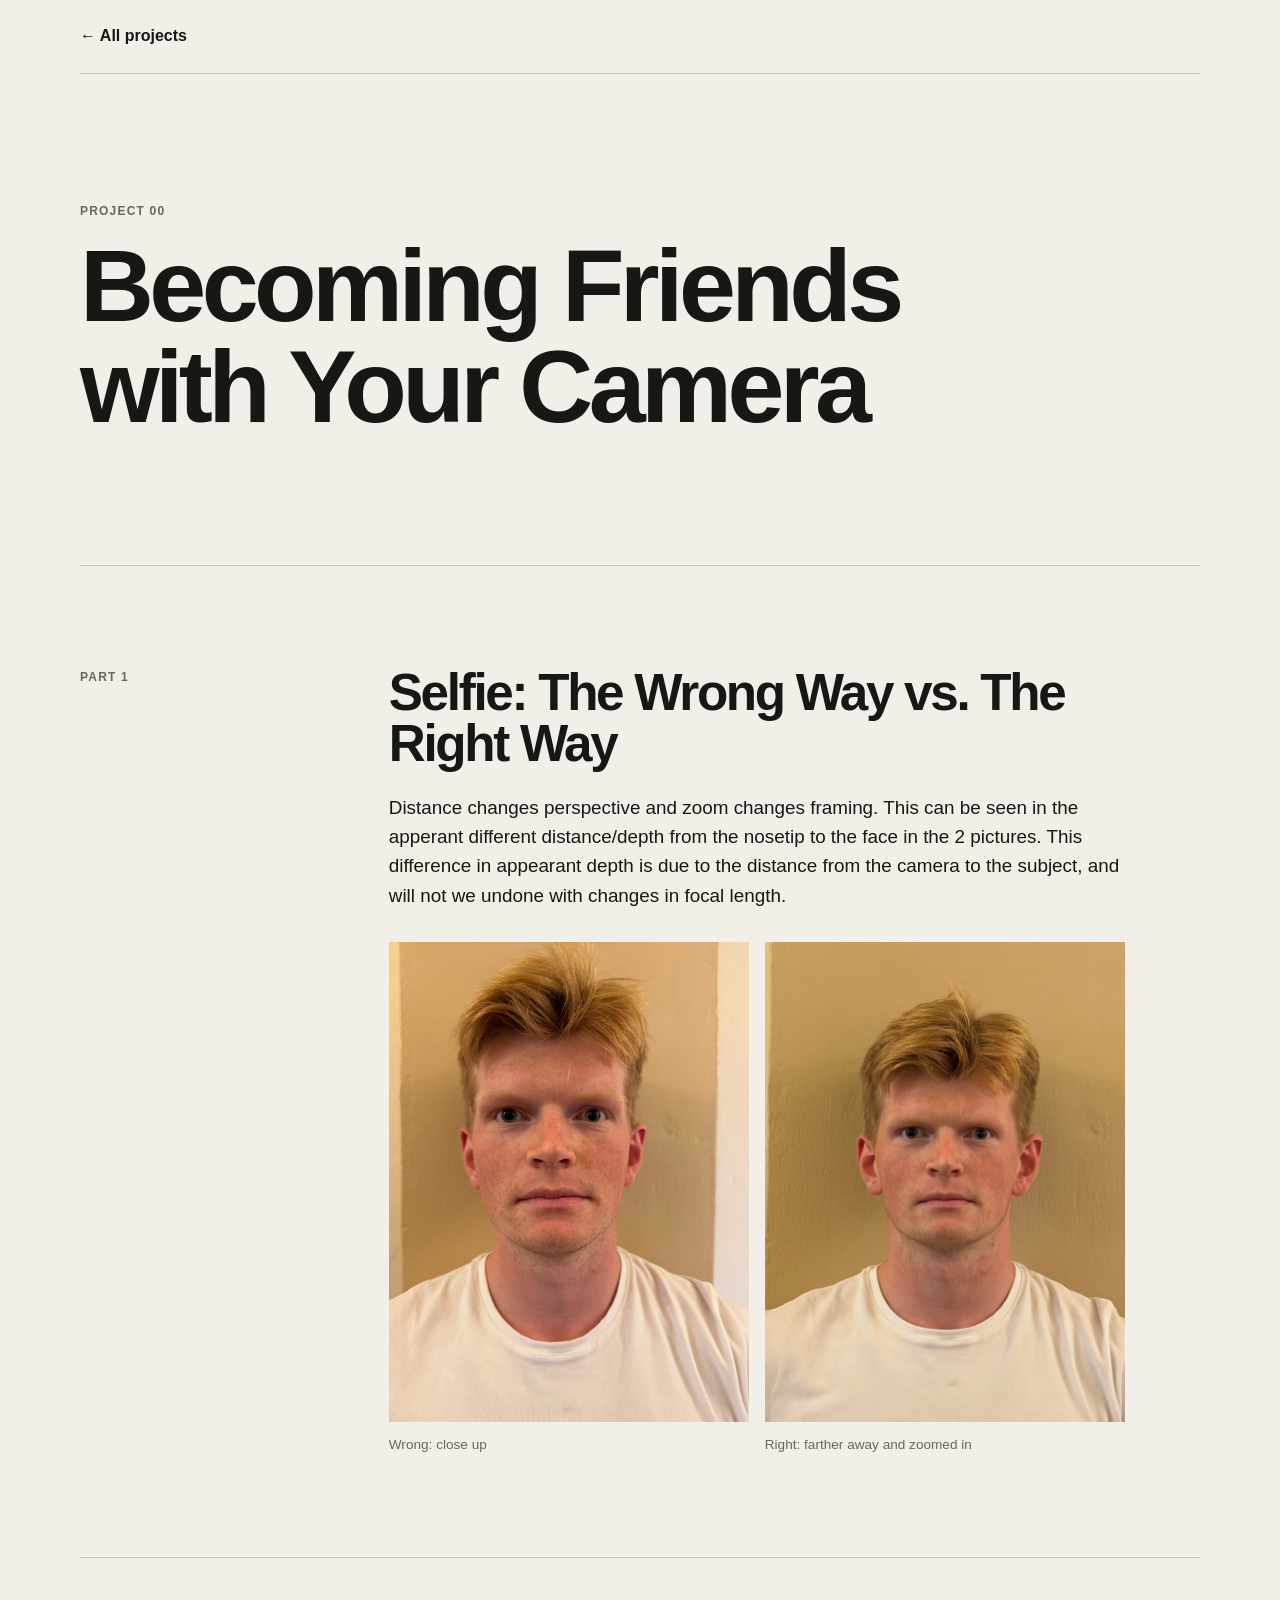
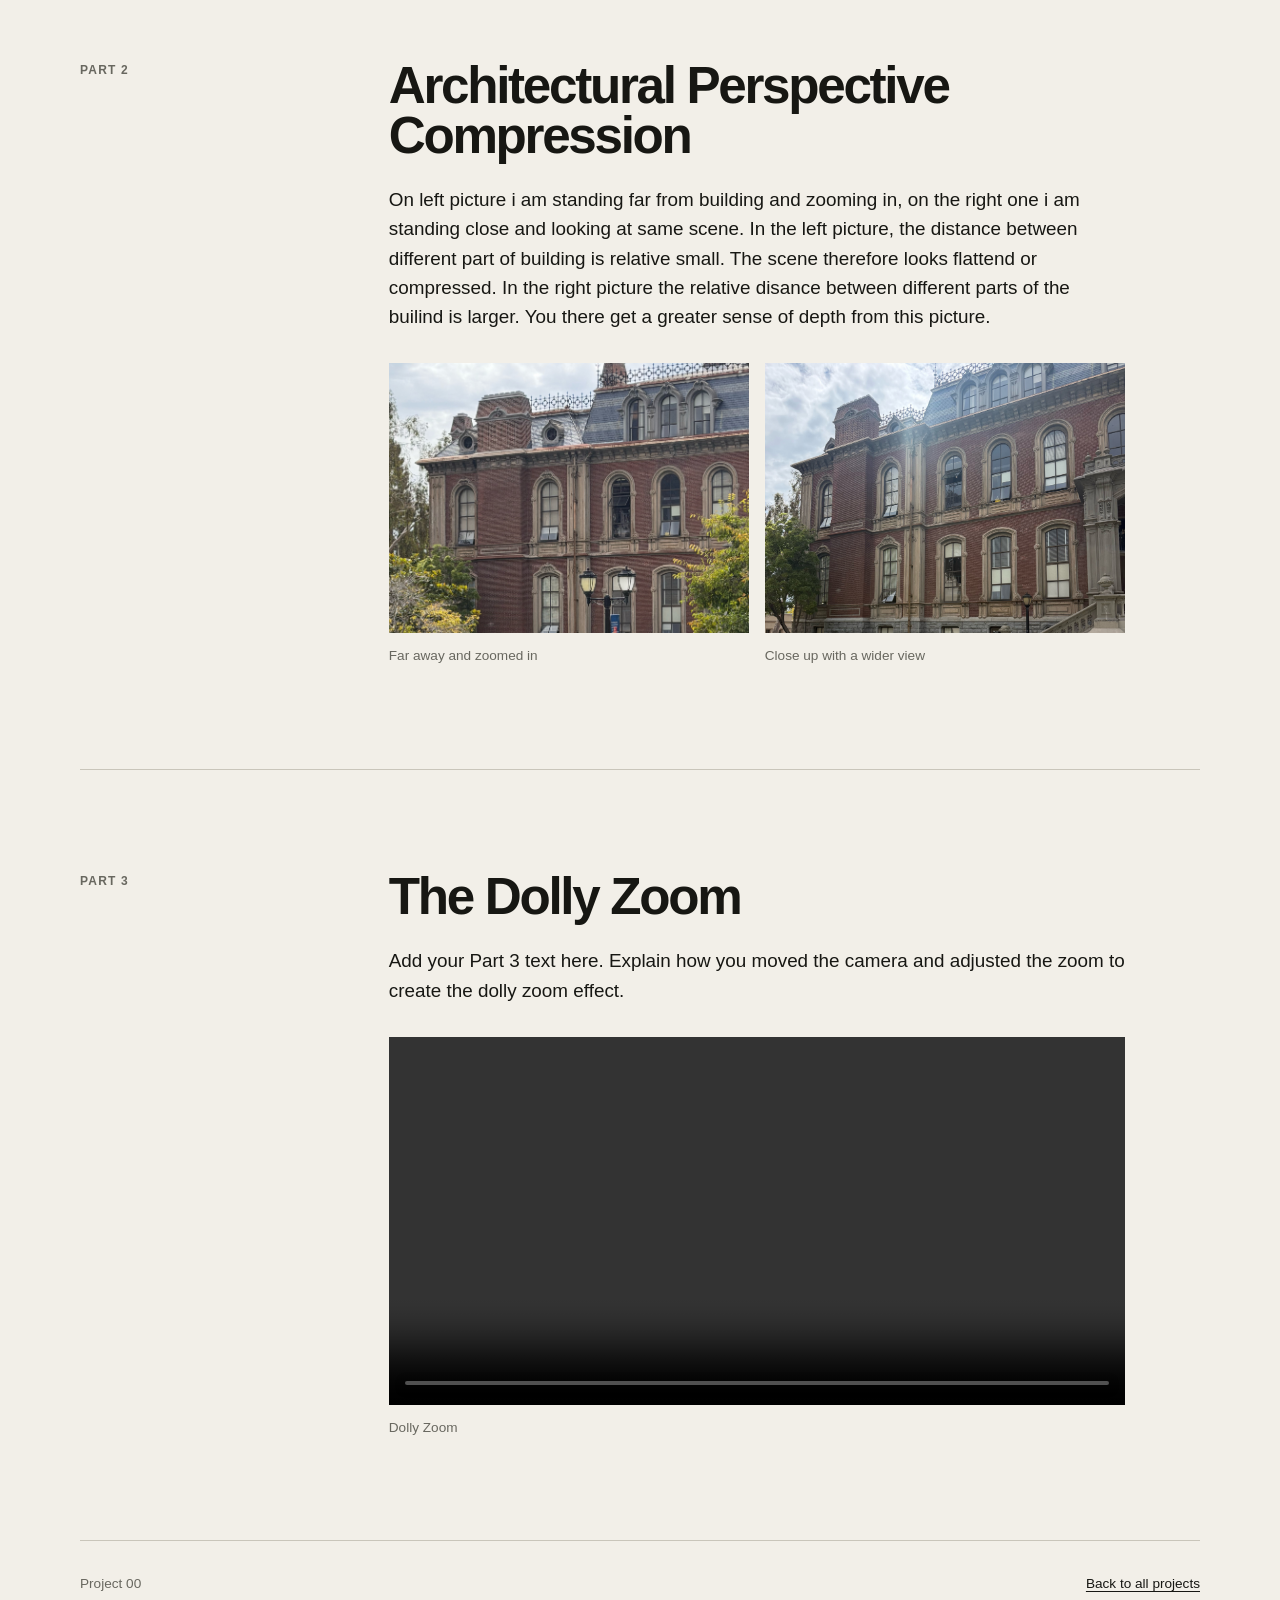
==== 0/index.html @ 3fa0432e "Project 0" ====
<!doctype html>
<html lang="en">
  <head>
    <meta charset="utf-8">
    <meta name="viewport" content="width=device-width, initial-scale=1">
    <meta name="description" content="Project 0: Becoming Friends with Your Camera.">
    <title>Project 0 — Gardlae</title>
    <link rel="stylesheet" href="../style.css">
  </head>
  <body>
    <header class="site-header">
      <a class="wordmark" href="../">← All projects</a>
    </header>

    <main>
      <section class="project-hero">
        <p class="eyebrow">Project 00</p>
        <h1>Becoming Friends with Your Camera</h1>
      </section>

      <!-- PART 1: Replace the paragraph below and add your photos here. -->
      <section class="project-content" id="part-1">
        <p class="eyebrow">Part 1</p>
        <div class="prose">
          <h2>Selfie: The Wrong Way vs. The Right Way</h2>
          <p>
            Distance changes perspective and zoom changes framing. This can be seen in the apperant different distance/depth from the nosetip to the face in the 2 pictures.
            This difference in appearant depth is due to the distance from the camera to the subject, and will not we undone with changes in focal length.
          </p>
          <div class="comparison-grid portrait-grid">
            <figure class="comparison-image">
              <img
                src="./media/IMG_4014.jpg"
                alt="A close-up selfie showing stronger facial perspective distortion"
                loading="lazy"
                decoding="async"
              >
              <figcaption>Wrong: close up</figcaption>
            </figure>
            <figure class="comparison-image">
              <img
                src="./media/IMG_4013.jpg"
                alt="A selfie taken from farther away and zoomed in, showing less perspective distortion"
                loading="lazy"
                decoding="async"
              >
              <figcaption>Right: farther away and zoomed in</figcaption>
            </figure>
          </div>
        </div>
      </section>

      <!-- PART 2: Replace the paragraph below and add your photos here. -->
      <section class="project-content" id="part-2">
        <p class="eyebrow">Part 2</p>
        <div class="prose">
          <h2>Architectural Perspective Compression</h2>
          <p>
            On left picture i am standing far from building and zooming in, on the right one i am standing close and looking at same scene. 
            In the left picture, the distance between different part of building is relative small. The scene therefore looks flattend or compressed.
            In the right picture the relative disance between different parts of the builind is larger. You there get a greater sense of depth from this picture.
          </p>
          <div class="comparison-grid">
            <figure class="comparison-image">
              <img
                src="./media/IMG_4010.jpg"
                alt="The building photographed from farther away with a zoomed-in lens"
                loading="lazy"
                decoding="async"
              >
              <figcaption>Far away and zoomed in</figcaption>
            </figure>
            <figure class="comparison-image">
              <img
                src="./media/IMG_4011.jpg"
                alt="The same building photographed from close up with a wider view"
                loading="lazy"
                decoding="async"
              >
              <figcaption>Close up with a wider view</figcaption>
            </figure>
          </div>
        </div>
      </section>

      <!-- PART 3: Replace the paragraph and video caption below. -->
      <section class="project-content" id="part-3">
        <p class="eyebrow">Part 3</p>
        <div class="prose">
          <h2>The Dolly Zoom</h2>
          <p>
            Add your Part 3 text here. Explain how you moved the camera and
            adjusted the zoom to create the dolly zoom effect.
          </p>
          <figure class="project-media">
            <video autoplay loop muted playsinline controls>
              <source src="./media/ezgif-4d9c5f12d8ba2c76.mp4" type="video/mp4">
              Your browser does not support embedded videos.
            </video>
            <figcaption>Dolly Zoom</figcaption>
          </figure>
        </div>
      </section>
    </main>

    <footer>
      <p>Project 00</p>
      <a href="../">Back to all projects</a>
    </footer>
  </body>
</html>
---- style.css ----
:root {
  --paper: #f2efe8;
  --ink: #171713;
  --muted: #68675f;
  --accent: #e84b2c;
  --line: #c9c5ba;
  --gap: clamp(1.25rem, 3vw, 2.5rem);
}

* {
  box-sizing: border-box;
}

body {
  margin: 0;
  background: var(--paper);
  color: var(--ink);
  font-family: Arial, Helvetica, sans-serif;
  line-height: 1.55;
}

a {
  color: inherit;
  text-underline-offset: 0.2em;
}

img,
video {
  display: block;
  width: 100%;
  height: auto;
}

figure {
  margin: 0;
}

.site-header,
main,
footer {
  width: min(calc(100% - 2 * var(--gap)), 1120px);
  margin-inline: auto;
}

.site-header,
footer,
.section-heading,
.project-card {
  display: flex;
  justify-content: space-between;
}

.site-header {
  align-items: baseline;
  padding-block: 1.5rem;
  border-bottom: 1px solid var(--line);
}

.site-header p,
footer p {
  margin: 0;
}

.site-header p,
footer p,
.lede,
.section-heading span,
.project-card p:last-child,
figcaption {
  color: var(--muted);
}

.wordmark,
.project-card {
  text-decoration: none;
}

.wordmark {
  font-weight: 700;
}

.intro,
.project-content {
  display: grid;
  grid-template-columns: minmax(10rem, 1fr) 3fr;
  gap: var(--gap);
}

.intro {
  padding-block: clamp(5rem, 13vw, 10rem);
  border-bottom: 1px solid var(--line);
}

.eyebrow,
.project-number,
.project-meta dt {
  margin: 0;
  color: var(--muted);
  font-size: 0.75rem;
  font-weight: 700;
  letter-spacing: 0.1em;
  text-transform: uppercase;
}

h1,
h2,
h3 {
  margin: 0;
  font-weight: 600;
  letter-spacing: -0.045em;
  line-height: 0.98;
}

h1 {
  max-width: 13ch;
  font-size: clamp(3.2rem, 8vw, 7.5rem);
}

h2 {
  font-size: clamp(2rem, 4vw, 3.5rem);
}

h3 {
  margin-top: 1.25rem;
  font-size: clamp(1.8rem, 4vw, 3.75rem);
}

.lede {
  grid-column: 2;
  max-width: 42rem;
  margin: 1.5rem 0 0;
  font-size: clamp(1.05rem, 2vw, 1.35rem);
}

.projects {
  padding-block: clamp(4rem, 8vw, 7rem);
}

.section-heading {
  align-items: end;
  margin-bottom: 2rem;
}

.section-heading span {
  font-size: 0.8rem;
}

.project-card {
  gap: 2rem;
  padding: clamp(1.5rem, 4vw, 3rem);
  border: 1px solid var(--line);
}

.project-card p:last-child {
  max-width: 34rem;
  margin: 1rem 0 0;
}

.project-card:hover,
.project-card:focus-visible {
  background: var(--ink);
  color: var(--paper);
}

.project-card:hover p,
.project-card:focus-visible p {
  color: var(--line);
}

.arrow {
  color: var(--accent);
  font-size: 2rem;
}

.project-hero {
  padding-block: clamp(4rem, 10vw, 8rem);
  border-bottom: 1px solid var(--line);
}

.project-hero h1 {
  max-width: 15ch;
  margin-top: 1rem;
}

.project-meta {
  display: grid;
  grid-template-columns: repeat(3, 1fr);
  gap: var(--gap);
  margin-top: 3rem;
}

.project-meta dd {
  margin: 0.35rem 0 0;
}

.project-content {
  padding-block: clamp(4rem, 8vw, 7rem);
}

.project-content + .project-content {
  border-top: 1px solid var(--line);
}

.prose {
  max-width: 46rem;
}

.prose > :first-child {
  margin-top: 0;
}

.prose h2 {
  margin-bottom: 1.5rem;
}

.prose p {
  font-size: clamp(1rem, 1.5vw, 1.18rem);
}

.media-placeholder {
  display: grid;
  min-height: clamp(18rem, 50vw, 38rem);
  margin-top: 2rem;
  place-items: center;
  border: 1px dashed var(--line);
  color: var(--muted);
}

.project-media,
.comparison-grid {
  margin-top: 2rem;
}

.project-media video {
  background: var(--ink);
}

figcaption {
  margin-top: 0.75rem;
  font-size: 0.85rem;
}

.comparison-grid {
  display: grid;
  grid-template-columns: repeat(2, minmax(0, 1fr));
  gap: 1rem;
}

.comparison-image img {
  aspect-ratio: 4 / 3;
  object-fit: cover;
}

.portrait-grid img {
  aspect-ratio: 3 / 4;
}

footer {
  gap: 1rem;
  padding-block: 2rem;
  border-top: 1px solid var(--line);
  font-size: 0.85rem;
}

@media (max-width: 640px) {
  .intro,
  .project-content,
  .project-meta,
  .comparison-grid {
    grid-template-columns: 1fr;
  }

  .lede {
    grid-column: 1;
  }

  .site-header p {
    display: none;
  }

  footer {
    flex-direction: column;
  }
}
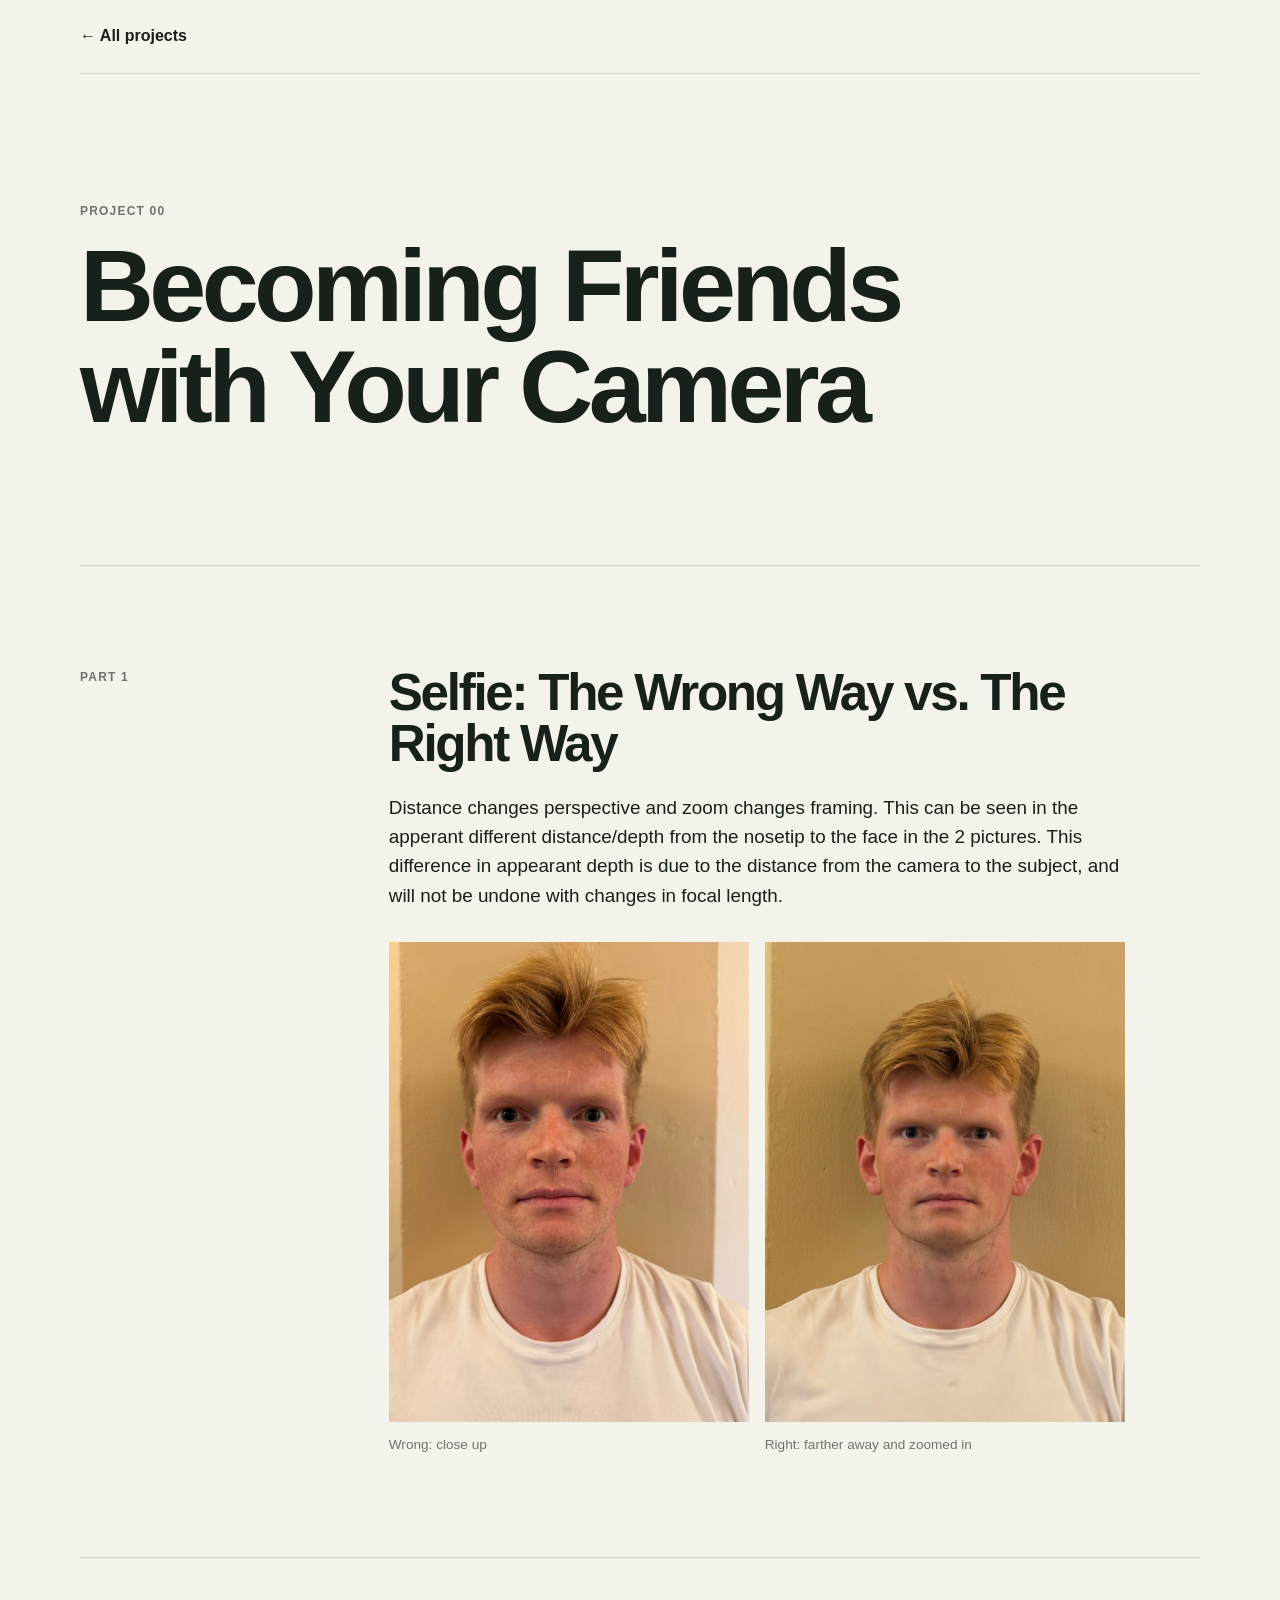
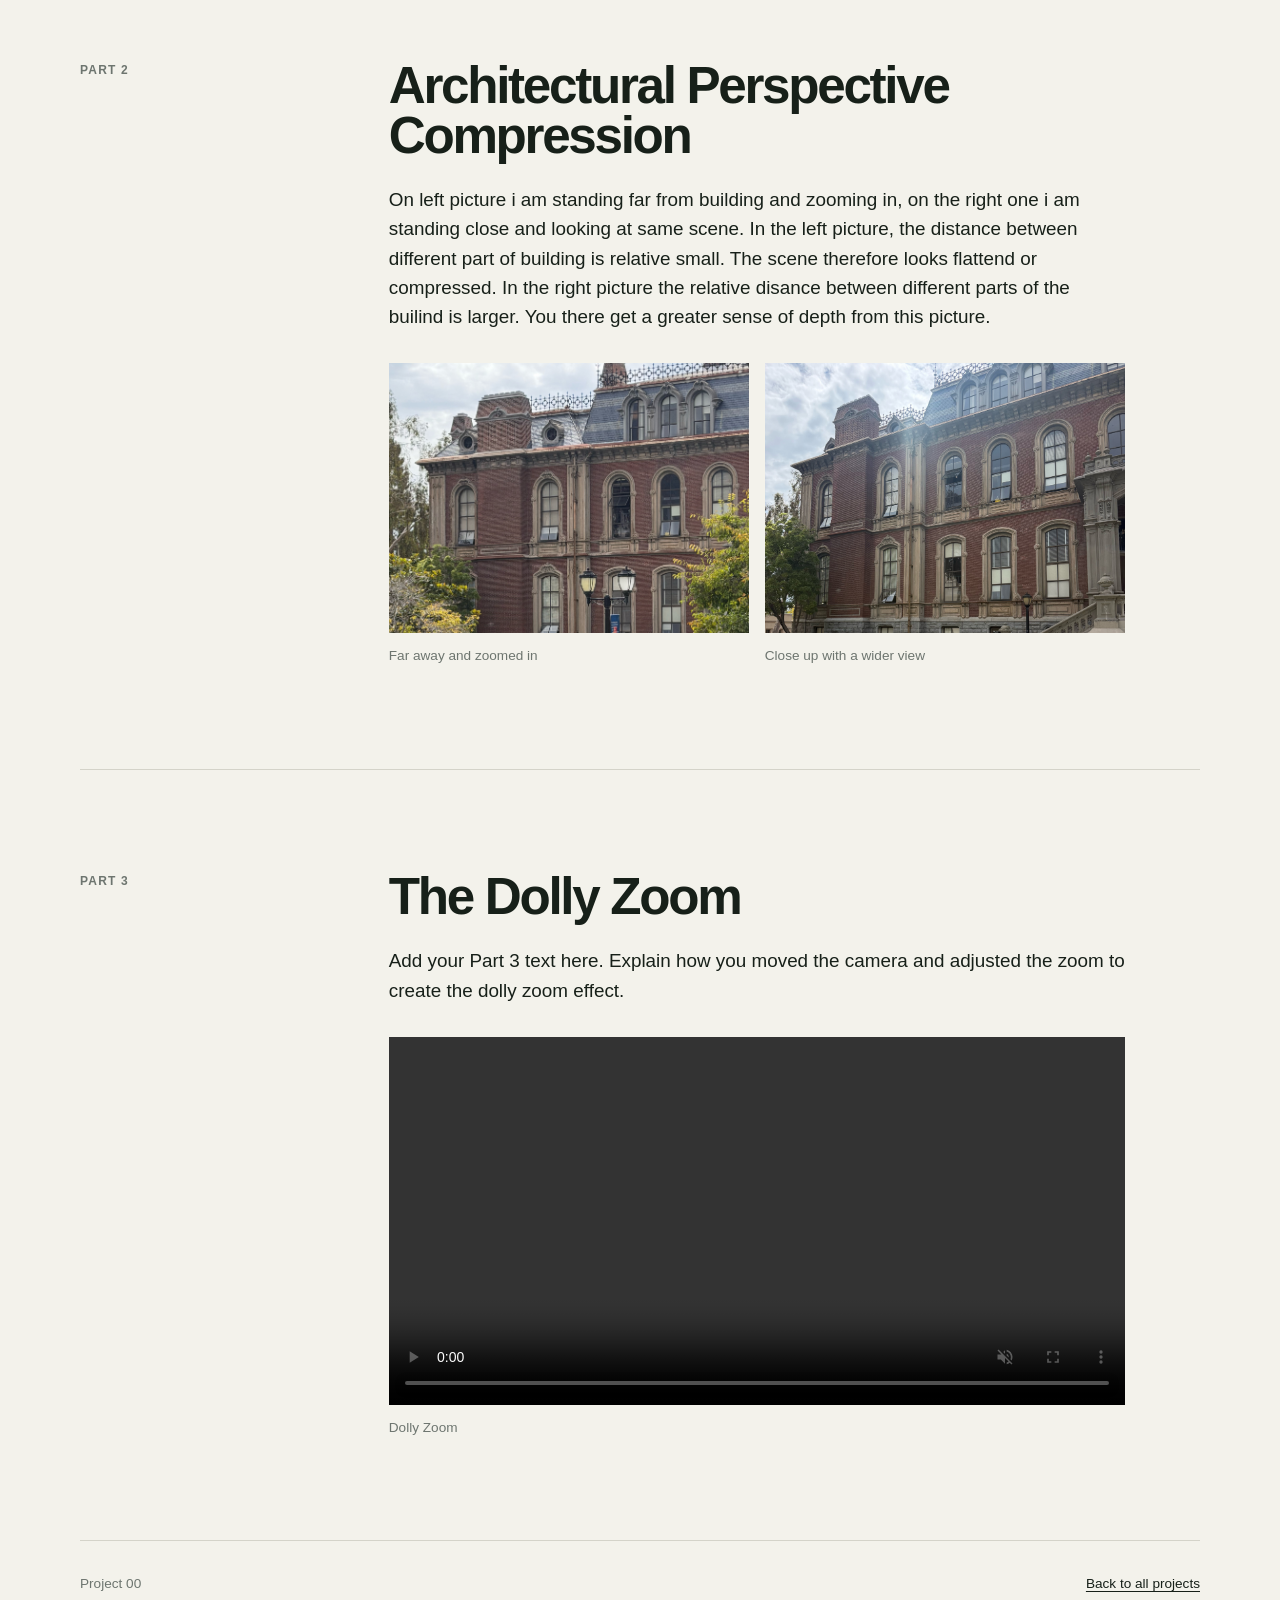
==== commit a8e960fa: "Simplify portfolio landing page" ====
--- a/0/index.html
+++ b/0/index.html
@@ -25,7 +25,7 @@
           <h2>Selfie: The Wrong Way vs. The Right Way</h2>
           <p>
             Distance changes perspective and zoom changes framing. This can be seen in the apperant different distance/depth from the nosetip to the face in the 2 pictures.
-            This difference in appearant depth is due to the distance from the camera to the subject, and will not we undone with changes in focal length.
+            This difference in appearant depth is due to the distance from the camera to the subject, and will not be undone with changes in focal length.
           </p>
           <div class="comparison-grid portrait-grid">
             <figure class="comparison-image">
--- a/style.css
+++ b/style.css
@@ -1,9 +1,9 @@
 :root {
-  --paper: #f2efe8;
-  --ink: #171713;
-  --muted: #68675f;
-  --accent: #e84b2c;
-  --line: #c9c5ba;
+  --paper: #f3f2eb;
+  --ink: #172019;
+  --muted: #6d756f;
+  --accent: #376c57;
+  --line: #d4d3c9;
   --gap: clamp(1.25rem, 3vw, 2.5rem);
 }
 
@@ -36,6 +36,7 @@
 }
 
 .site-header,
+.portfolio-header,
 main,
 footer {
   width: min(calc(100% - 2 * var(--gap)), 1120px);
@@ -44,7 +45,7 @@
 
 .site-header,
 footer,
-.section-heading,
+.portfolio-header,
 .project-card {
   display: flex;
   justify-content: space-between;
@@ -63,9 +64,7 @@
 
 .site-header p,
 footer p,
-.lede,
-.section-heading span,
-.project-card p:last-child,
+.portfolio-header p,
 figcaption {
   color: var(--muted);
 }
@@ -79,16 +78,10 @@
   font-weight: 700;
 }
 
-.intro,
 .project-content {
   display: grid;
   grid-template-columns: minmax(10rem, 1fr) 3fr;
   gap: var(--gap);
-}
-
-.intro {
-  padding-block: clamp(5rem, 13vw, 10rem);
-  border-bottom: 1px solid var(--line);
 }
 
 .eyebrow,
@@ -103,8 +96,7 @@
 }
 
 h1,
-h2,
-h3 {
+h2 {
   margin: 0;
   font-weight: 600;
   letter-spacing: -0.045em;
@@ -120,56 +112,86 @@
   font-size: clamp(2rem, 4vw, 3.5rem);
 }
 
-h3 {
-  margin-top: 1.25rem;
-  font-size: clamp(1.8rem, 4vw, 3.75rem);
-}
-
-.lede {
-  grid-column: 2;
-  max-width: 42rem;
-  margin: 1.5rem 0 0;
-  font-size: clamp(1.05rem, 2vw, 1.35rem);
+.portfolio-header {
+  align-items: baseline;
+  padding-top: clamp(2rem, 6vw, 5rem);
+}
+
+.portfolio-header p {
+  margin: 0;
+  font-size: 0.8rem;
+}
+
+.portfolio-header p:first-child {
+  color: var(--accent);
+  font-weight: 700;
+  letter-spacing: 0.16em;
+  text-transform: uppercase;
+}
+
+.portfolio-title {
+  max-width: none;
+  padding-block: clamp(3rem, 8vw, 7rem);
+  font-family: Georgia, "Times New Roman", serif;
+  font-size: clamp(4rem, 12vw, 9rem);
+  font-weight: 400;
+  letter-spacing: -0.07em;
 }
 
 .projects {
-  padding-block: clamp(4rem, 8vw, 7rem);
-}
-
-.section-heading {
-  align-items: end;
-  margin-bottom: 2rem;
-}
-
-.section-heading span {
-  font-size: 0.8rem;
+  padding-bottom: clamp(4rem, 10vw, 8rem);
 }
 
 .project-card {
-  gap: 2rem;
-  padding: clamp(1.5rem, 4vw, 3rem);
+  align-items: center;
+  gap: clamp(1rem, 3vw, 2.5rem);
+  padding: clamp(1.25rem, 3vw, 2rem);
   border: 1px solid var(--line);
-}
-
-.project-card p:last-child {
-  max-width: 34rem;
-  margin: 1rem 0 0;
+  border-radius: 1.5rem;
+  background: #fffef9;
 }
 
 .project-card:hover,
 .project-card:focus-visible {
-  background: var(--ink);
-  color: var(--paper);
-}
-
-.project-card:hover p,
-.project-card:focus-visible p {
-  color: var(--line);
+  border-color: var(--accent);
+}
+
+.project-badge {
+  display: grid;
+  width: clamp(3.5rem, 7vw, 5rem);
+  flex: 0 0 auto;
+  aspect-ratio: 1;
+  place-items: center;
+  border-radius: 50%;
+  background: var(--accent);
+  color: white;
+  font: 1.5rem Georgia, "Times New Roman", serif;
+}
+
+.project-copy {
+  flex: 1;
+}
+
+.project-card h2 {
+  margin-top: 0.3rem;
+  font-family: Georgia, "Times New Roman", serif;
+  font-size: clamp(1.5rem, 4vw, 3rem);
+  font-weight: 400;
+  letter-spacing: -0.035em;
 }
 
 .arrow {
   color: var(--accent);
-  font-size: 2rem;
+  font-size: clamp(1.75rem, 4vw, 2.5rem);
+}
+
+.visually-hidden {
+  position: absolute;
+  width: 1px;
+  height: 1px;
+  overflow: hidden;
+  clip: rect(0 0 0 0);
+  white-space: nowrap;
 }
 
 .project-hero {
@@ -263,19 +285,24 @@
 }
 
 @media (max-width: 640px) {
-  .intro,
   .project-content,
   .project-meta,
   .comparison-grid {
     grid-template-columns: 1fr;
   }
 
-  .lede {
-    grid-column: 1;
-  }
-
-  .site-header p {
+  .portfolio-header {
+    align-items: flex-start;
+    gap: 1rem;
+  }
+
+  .site-header p,
+  .portfolio-header p:last-child {
     display: none;
+  }
+
+  .project-card {
+    border-radius: 1rem;
   }
 
   footer {
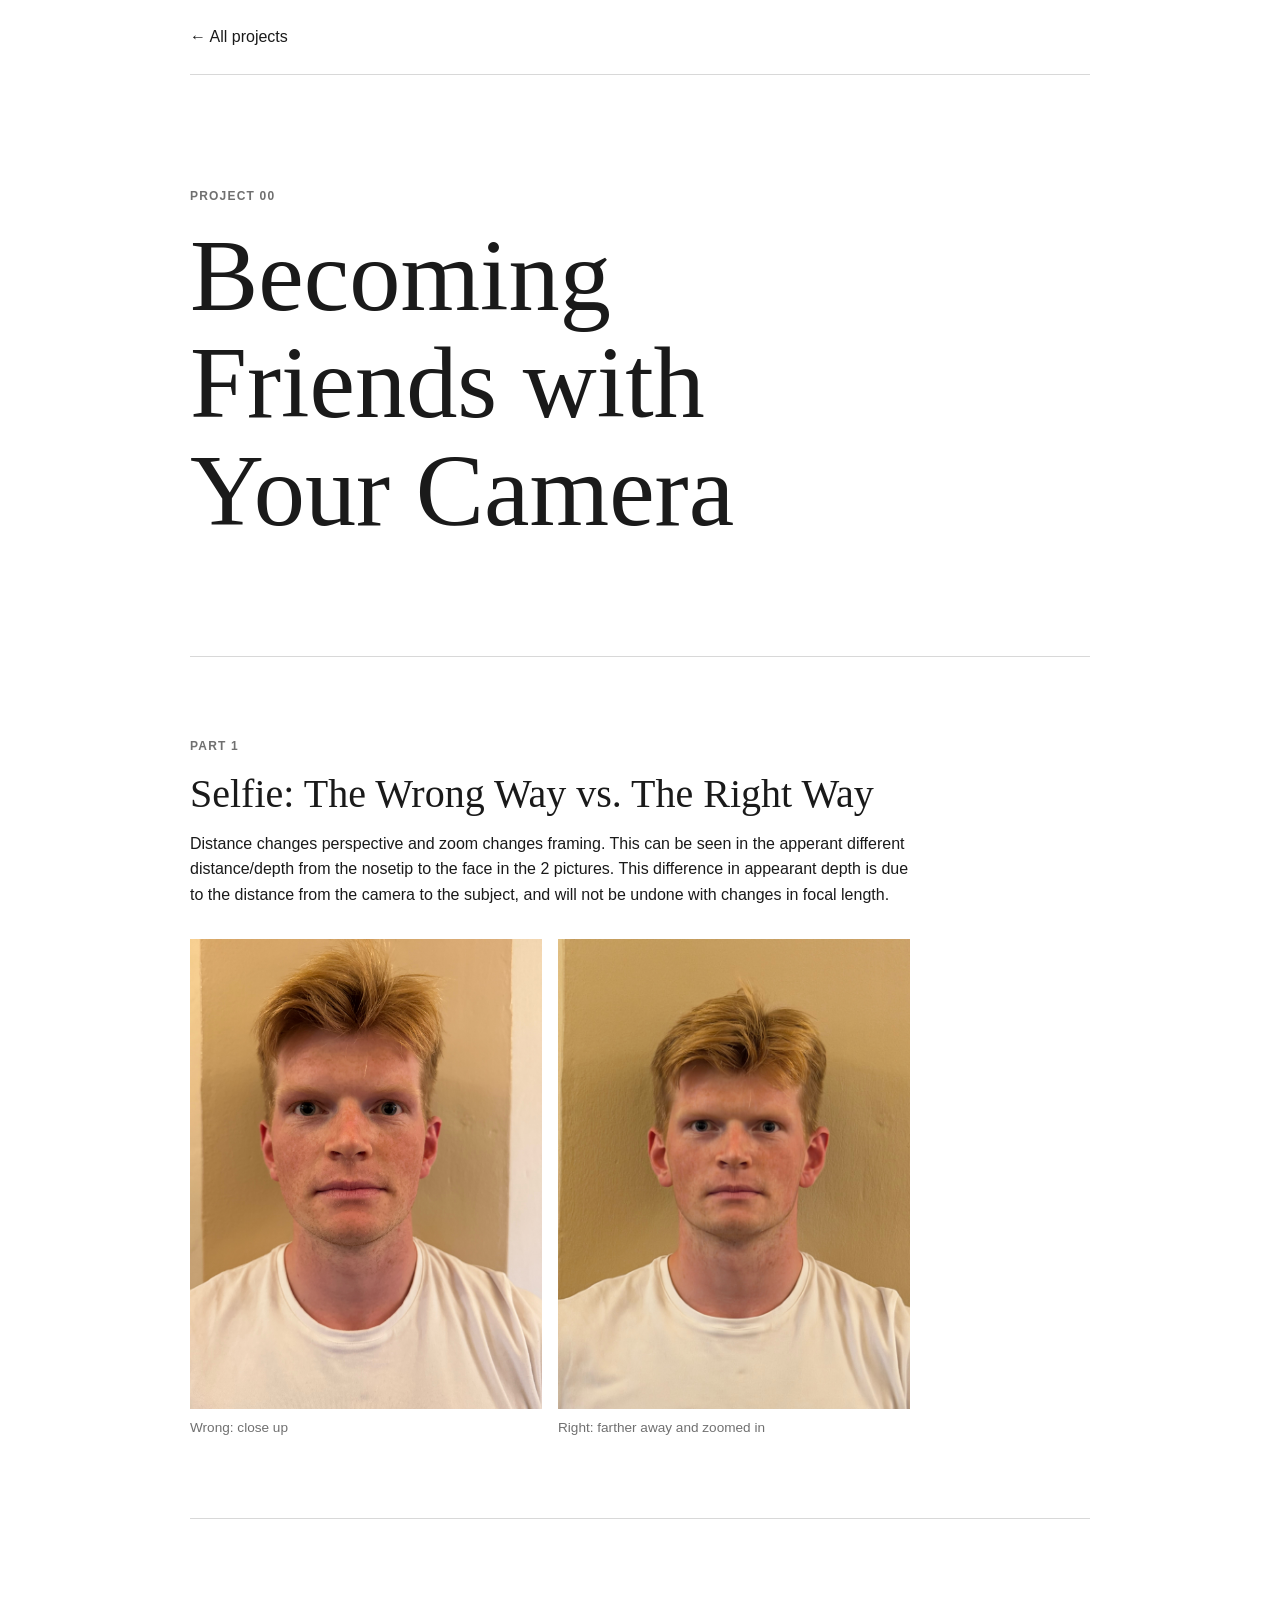
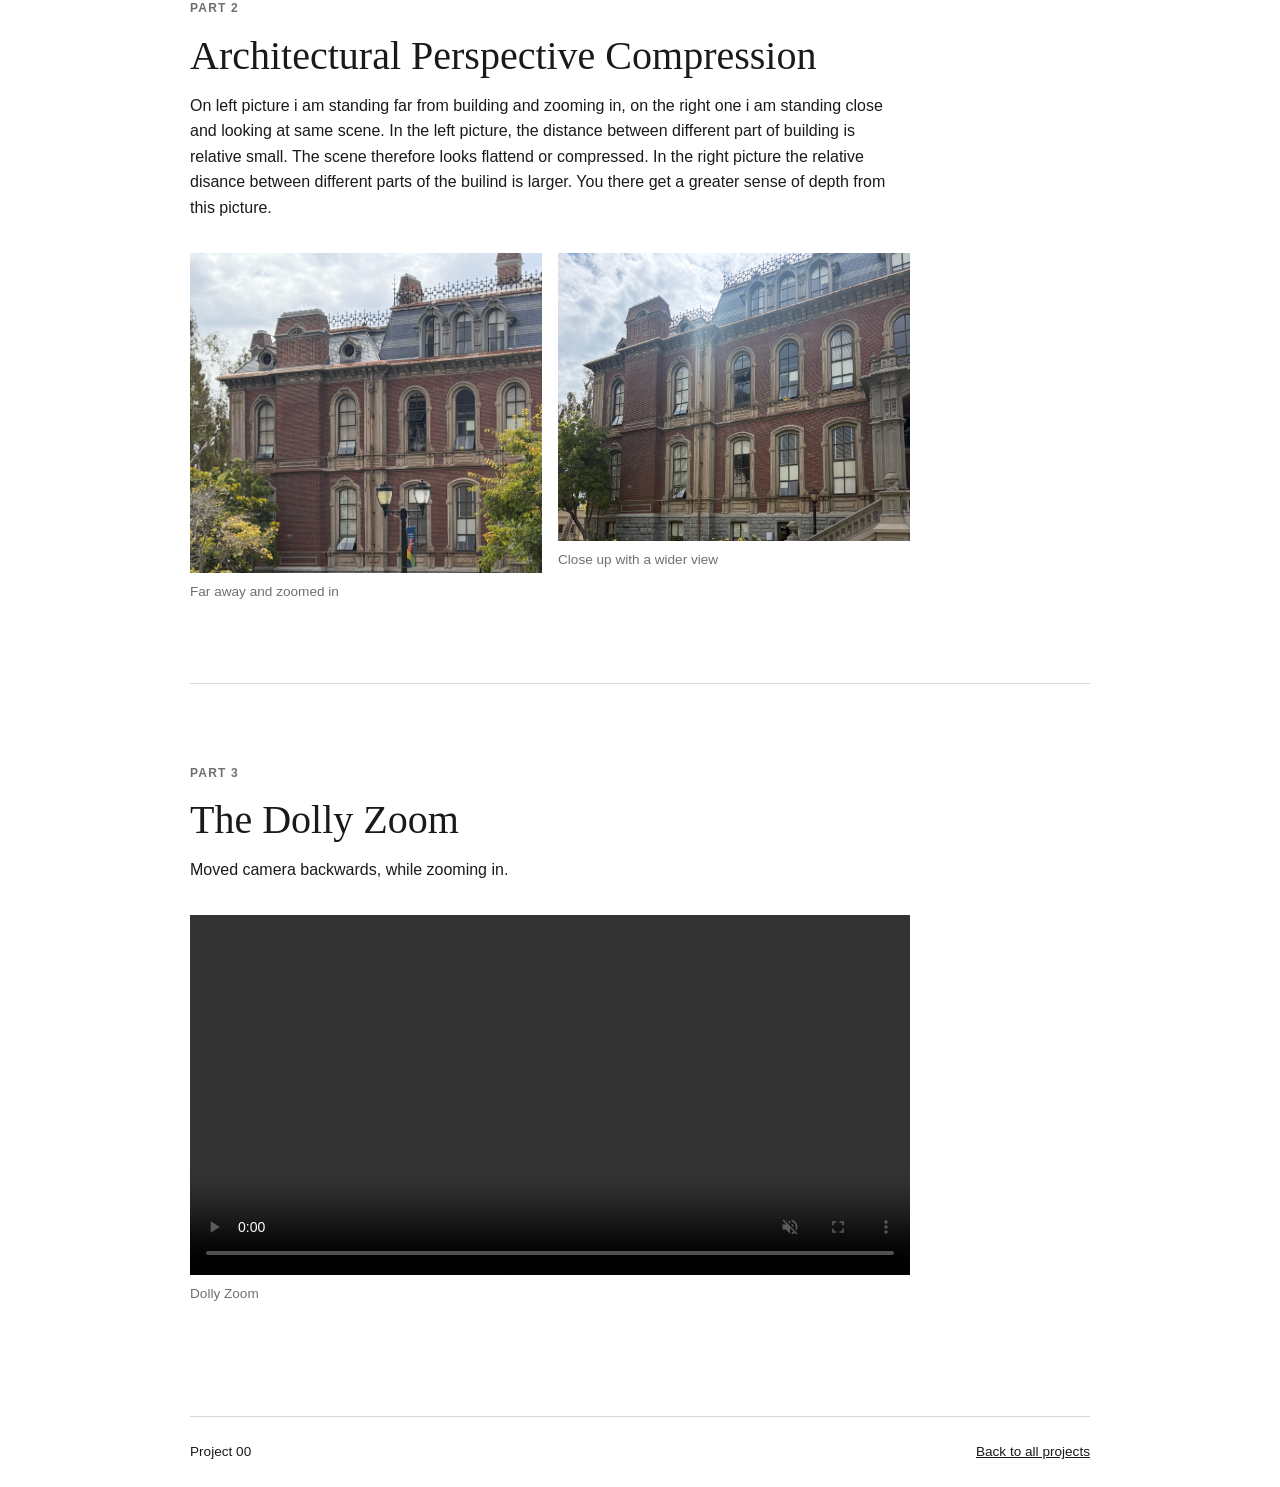
==== commit 097fc1ca: "Simplify portfolio design and project pages" ====
--- a/0/index.html
+++ b/0/index.html
@@ -8,41 +8,38 @@
     <link rel="stylesheet" href="../style.css">
   </head>
   <body>
-    <header class="site-header">
-      <a class="wordmark" href="../">← All projects</a>
+    <header>
+      <a href="../">← All projects</a>
     </header>
 
     <main>
-      <section class="project-hero">
-        <p class="eyebrow">Project 00</p>
+      <section>
+        <p>Project 00</p>
         <h1>Becoming Friends with Your Camera</h1>
       </section>
 
-      <!-- PART 1: Replace the paragraph below and add your photos here. -->
-      <section class="project-content" id="part-1">
-        <p class="eyebrow">Part 1</p>
-        <div class="prose">
+      <section>
+        <p>Part 1</p>
+        <div>
           <h2>Selfie: The Wrong Way vs. The Right Way</h2>
           <p>
             Distance changes perspective and zoom changes framing. This can be seen in the apperant different distance/depth from the nosetip to the face in the 2 pictures.
             This difference in appearant depth is due to the distance from the camera to the subject, and will not be undone with changes in focal length.
           </p>
-          <div class="comparison-grid portrait-grid">
-            <figure class="comparison-image">
+          <div class="comparison-grid">
+            <figure>
               <img
                 src="./media/IMG_4014.jpg"
                 alt="A close-up selfie showing stronger facial perspective distortion"
                 loading="lazy"
-                decoding="async"
               >
               <figcaption>Wrong: close up</figcaption>
             </figure>
-            <figure class="comparison-image">
+            <figure>
               <img
                 src="./media/IMG_4013.jpg"
                 alt="A selfie taken from farther away and zoomed in, showing less perspective distortion"
                 loading="lazy"
-                decoding="async"
               >
               <figcaption>Right: farther away and zoomed in</figcaption>
             </figure>
@@ -50,32 +47,29 @@
         </div>
       </section>
 
-      <!-- PART 2: Replace the paragraph below and add your photos here. -->
-      <section class="project-content" id="part-2">
-        <p class="eyebrow">Part 2</p>
-        <div class="prose">
+      <section>
+        <p>Part 2</p>
+        <div>
           <h2>Architectural Perspective Compression</h2>
           <p>
-            On left picture i am standing far from building and zooming in, on the right one i am standing close and looking at same scene. 
+            On left picture i am standing far from building and zooming in, on the right one i am standing close and looking at same scene.
             In the left picture, the distance between different part of building is relative small. The scene therefore looks flattend or compressed.
             In the right picture the relative disance between different parts of the builind is larger. You there get a greater sense of depth from this picture.
           </p>
           <div class="comparison-grid">
-            <figure class="comparison-image">
+            <figure>
               <img
                 src="./media/IMG_4010.jpg"
                 alt="The building photographed from farther away with a zoomed-in lens"
                 loading="lazy"
-                decoding="async"
               >
               <figcaption>Far away and zoomed in</figcaption>
             </figure>
-            <figure class="comparison-image">
+            <figure>
               <img
                 src="./media/IMG_4011.jpg"
                 alt="The same building photographed from close up with a wider view"
                 loading="lazy"
-                decoding="async"
               >
               <figcaption>Close up with a wider view</figcaption>
             </figure>
@@ -83,18 +77,13 @@
         </div>
       </section>
 
-      <!-- PART 3: Replace the paragraph and video caption below. -->
-      <section class="project-content" id="part-3">
-        <p class="eyebrow">Part 3</p>
-        <div class="prose">
+      <section>
+        <p>Part 3</p>
+        <div>
           <h2>The Dolly Zoom</h2>
-          <p>
-            Add your Part 3 text here. Explain how you moved the camera and
-            adjusted the zoom to create the dolly zoom effect.
-          </p>
-          <figure class="project-media">
-            <video autoplay loop muted playsinline controls>
-              <source src="./media/ezgif-4d9c5f12d8ba2c76.mp4" type="video/mp4">
+          <p>Moved camera backwards, while zooming in.</p>
+          <figure>
+            <video src="./media/ezgif-4d9c5f12d8ba2c76.mp4" autoplay loop muted playsinline controls>
               Your browser does not support embedded videos.
             </video>
             <figcaption>Dolly Zoom</figcaption>
--- a/style.css
+++ b/style.css
@@ -1,311 +1,162 @@
 :root {
-  --paper: #f3f2eb;
-  --ink: #172019;
-  --muted: #6d756f;
-  --accent: #376c57;
-  --line: #d4d3c9;
-  --gap: clamp(1.25rem, 3vw, 2.5rem);
+  --muted: #707070;
+  --line: #d8d8d8;
 }
 
-* {
-  box-sizing: border-box;
-}
+* { box-sizing: border-box; }
 
 body {
   margin: 0;
-  background: var(--paper);
-  color: var(--ink);
-  font-family: Arial, Helvetica, sans-serif;
-  line-height: 1.55;
+  color: #1a1a1a;
+  font-family: Arial, sans-serif;
+  line-height: 1.6;
 }
 
-a {
-  color: inherit;
-  text-underline-offset: 0.2em;
-}
+a { color: inherit; }
+figure { margin: 0; }
 
 img,
 video {
   display: block;
   width: 100%;
-  height: auto;
 }
 
-figure {
-  margin: 0;
-}
-
-.site-header,
-.portfolio-header,
+body > header,
 main,
 footer {
-  width: min(calc(100% - 2 * var(--gap)), 1120px);
+  width: min(calc(100% - 2rem), 900px);
   margin-inline: auto;
 }
 
-.site-header,
-footer,
-.portfolio-header,
-.project-card {
+body > header,
+footer {
   display: flex;
+  align-items: baseline;
   justify-content: space-between;
-}
-
-.site-header {
-  align-items: baseline;
+  gap: 1rem;
   padding-block: 1.5rem;
   border-bottom: 1px solid var(--line);
 }
 
-.site-header p,
-footer p {
+header p,
+footer p { margin: 0; }
+
+header a,
+.project-card { text-decoration: none; }
+
+h1,
+h2 {
   margin: 0;
+  font-family: Georgia, serif;
+  font-weight: 400;
+  line-height: 1.05;
 }
 
-.site-header p,
-footer p,
-.portfolio-header p,
-figcaption {
-  color: var(--muted);
+h1 { font-size: clamp(3rem, 8vw, 6.5rem); }
+h2 { font-size: clamp(1.7rem, 4vw, 2.5rem); }
+
+.portfolio-header {
+  padding-top: 2.5rem;
+  border: 0;
+  font-size: 0.8rem;
 }
 
-.wordmark,
-.project-card {
-  text-decoration: none;
+.portfolio-title { padding-block: clamp(5rem, 15vw, 10rem); }
+
+main > nav {
+  padding-bottom: 6rem;
+  border-top: 1px solid var(--line);
 }
 
-.wordmark {
-  font-weight: 700;
+.project-card {
+  display: grid;
+  grid-template-columns: 3rem 1fr auto;
+  align-items: center;
+  gap: 1rem;
+  padding-block: 1.5rem;
+  border-bottom: 1px solid var(--line);
 }
 
-.project-content {
-  display: grid;
-  grid-template-columns: minmax(10rem, 1fr) 3fr;
-  gap: var(--gap);
+.project-card span,
+main > section > p:first-child,
+.project-meta dt,
+figcaption { color: var(--muted); }
+
+.project-card:hover h2,
+.project-card:focus-visible h2 { text-decoration: underline; }
+
+main > section {
+  padding-block: clamp(3rem, 8vw, 5rem);
 }
 
-.eyebrow,
-.project-number,
+main > section + section { border-top: 1px solid var(--line); }
+main > section:first-child { padding-block: clamp(4rem, 10vw, 7rem); }
+
+main > section:first-child h1 {
+  max-width: 13ch;
+  margin-top: 0.75rem;
+}
+
+main > section > p:first-child,
 .project-meta dt {
-  margin: 0;
-  color: var(--muted);
   font-size: 0.75rem;
   font-weight: 700;
   letter-spacing: 0.1em;
   text-transform: uppercase;
 }
 
-h1,
-h2 {
-  margin: 0;
-  font-weight: 600;
-  letter-spacing: -0.045em;
-  line-height: 0.98;
-}
+main > section > p:first-child { margin: 0 0 1rem; }
+main > section > div { max-width: 720px; }
+main > section h2 { margin-bottom: 1rem; }
 
-h1 {
-  max-width: 13ch;
-  font-size: clamp(3.2rem, 8vw, 7.5rem);
-}
+main > section > div > figure,
+.comparison-grid,
+.media-placeholder { margin-top: 2rem; }
 
-h2 {
-  font-size: clamp(2rem, 4vw, 3.5rem);
-}
-
-.portfolio-header {
-  align-items: baseline;
-  padding-top: clamp(2rem, 6vw, 5rem);
-}
-
-.portfolio-header p {
-  margin: 0;
-  font-size: 0.8rem;
-}
-
-.portfolio-header p:first-child {
-  color: var(--accent);
-  font-weight: 700;
-  letter-spacing: 0.16em;
-  text-transform: uppercase;
-}
-
-.portfolio-title {
-  max-width: none;
-  padding-block: clamp(3rem, 8vw, 7rem);
-  font-family: Georgia, "Times New Roman", serif;
-  font-size: clamp(4rem, 12vw, 9rem);
-  font-weight: 400;
-  letter-spacing: -0.07em;
-}
-
-.projects {
-  padding-bottom: clamp(4rem, 10vw, 8rem);
-}
-
-.project-card {
-  align-items: center;
-  gap: clamp(1rem, 3vw, 2.5rem);
-  padding: clamp(1.25rem, 3vw, 2rem);
-  border: 1px solid var(--line);
-  border-radius: 1.5rem;
-  background: #fffef9;
-}
-
-.project-card:hover,
-.project-card:focus-visible {
-  border-color: var(--accent);
-}
-
-.project-badge {
+.project-meta,
+.comparison-grid {
   display: grid;
-  width: clamp(3.5rem, 7vw, 5rem);
-  flex: 0 0 auto;
-  aspect-ratio: 1;
-  place-items: center;
-  border-radius: 50%;
-  background: var(--accent);
-  color: white;
-  font: 1.5rem Georgia, "Times New Roman", serif;
-}
-
-.project-copy {
-  flex: 1;
-}
-
-.project-card h2 {
-  margin-top: 0.3rem;
-  font-family: Georgia, "Times New Roman", serif;
-  font-size: clamp(1.5rem, 4vw, 3rem);
-  font-weight: 400;
-  letter-spacing: -0.035em;
-}
-
-.arrow {
-  color: var(--accent);
-  font-size: clamp(1.75rem, 4vw, 2.5rem);
-}
-
-.visually-hidden {
-  position: absolute;
-  width: 1px;
-  height: 1px;
-  overflow: hidden;
-  clip: rect(0 0 0 0);
-  white-space: nowrap;
-}
-
-.project-hero {
-  padding-block: clamp(4rem, 10vw, 8rem);
-  border-bottom: 1px solid var(--line);
-}
-
-.project-hero h1 {
-  max-width: 15ch;
-  margin-top: 1rem;
+  gap: 1rem;
 }
 
 .project-meta {
-  display: grid;
   grid-template-columns: repeat(3, 1fr);
-  gap: var(--gap);
   margin-top: 3rem;
 }
 
-.project-meta dd {
-  margin: 0.35rem 0 0;
-}
-
-.project-content {
-  padding-block: clamp(4rem, 8vw, 7rem);
-}
-
-.project-content + .project-content {
+.project-meta div {
+  padding-top: 0.75rem;
   border-top: 1px solid var(--line);
 }
 
-.prose {
-  max-width: 46rem;
-}
+.project-meta dd { margin: 0.25rem 0 0; }
+.comparison-grid { grid-template-columns: repeat(2, 1fr); }
 
-.prose > :first-child {
-  margin-top: 0;
-}
-
-.prose h2 {
-  margin-bottom: 1.5rem;
-}
-
-.prose p {
-  font-size: clamp(1rem, 1.5vw, 1.18rem);
+figcaption {
+  margin-top: 0.5rem;
+  font-size: 0.85rem;
 }
 
 .media-placeholder {
   display: grid;
-  min-height: clamp(18rem, 50vw, 38rem);
-  margin-top: 2rem;
+  min-height: 20rem;
   place-items: center;
   border: 1px dashed var(--line);
   color: var(--muted);
 }
 
-.project-media,
-.comparison-grid {
+footer {
   margin-top: 2rem;
-}
-
-.project-media video {
-  background: var(--ink);
-}
-
-figcaption {
-  margin-top: 0.75rem;
-  font-size: 0.85rem;
-}
-
-.comparison-grid {
-  display: grid;
-  grid-template-columns: repeat(2, minmax(0, 1fr));
-  gap: 1rem;
-}
-
-.comparison-image img {
-  aspect-ratio: 4 / 3;
-  object-fit: cover;
-}
-
-.portrait-grid img {
-  aspect-ratio: 3 / 4;
-}
-
-footer {
-  gap: 1rem;
-  padding-block: 2rem;
   border-top: 1px solid var(--line);
+  border-bottom: 0;
   font-size: 0.85rem;
 }
 
 @media (max-width: 640px) {
-  .project-content,
+  .portfolio-header p:last-child { display: none; }
+
   .project-meta,
-  .comparison-grid {
-    grid-template-columns: 1fr;
-  }
+  .comparison-grid { grid-template-columns: 1fr; }
 
-  .portfolio-header {
-    align-items: flex-start;
-    gap: 1rem;
-  }
-
-  .site-header p,
-  .portfolio-header p:last-child {
-    display: none;
-  }
-
-  .project-card {
-    border-radius: 1rem;
-  }
-
-  footer {
-    flex-direction: column;
-  }
+  footer { flex-direction: column; }
 }
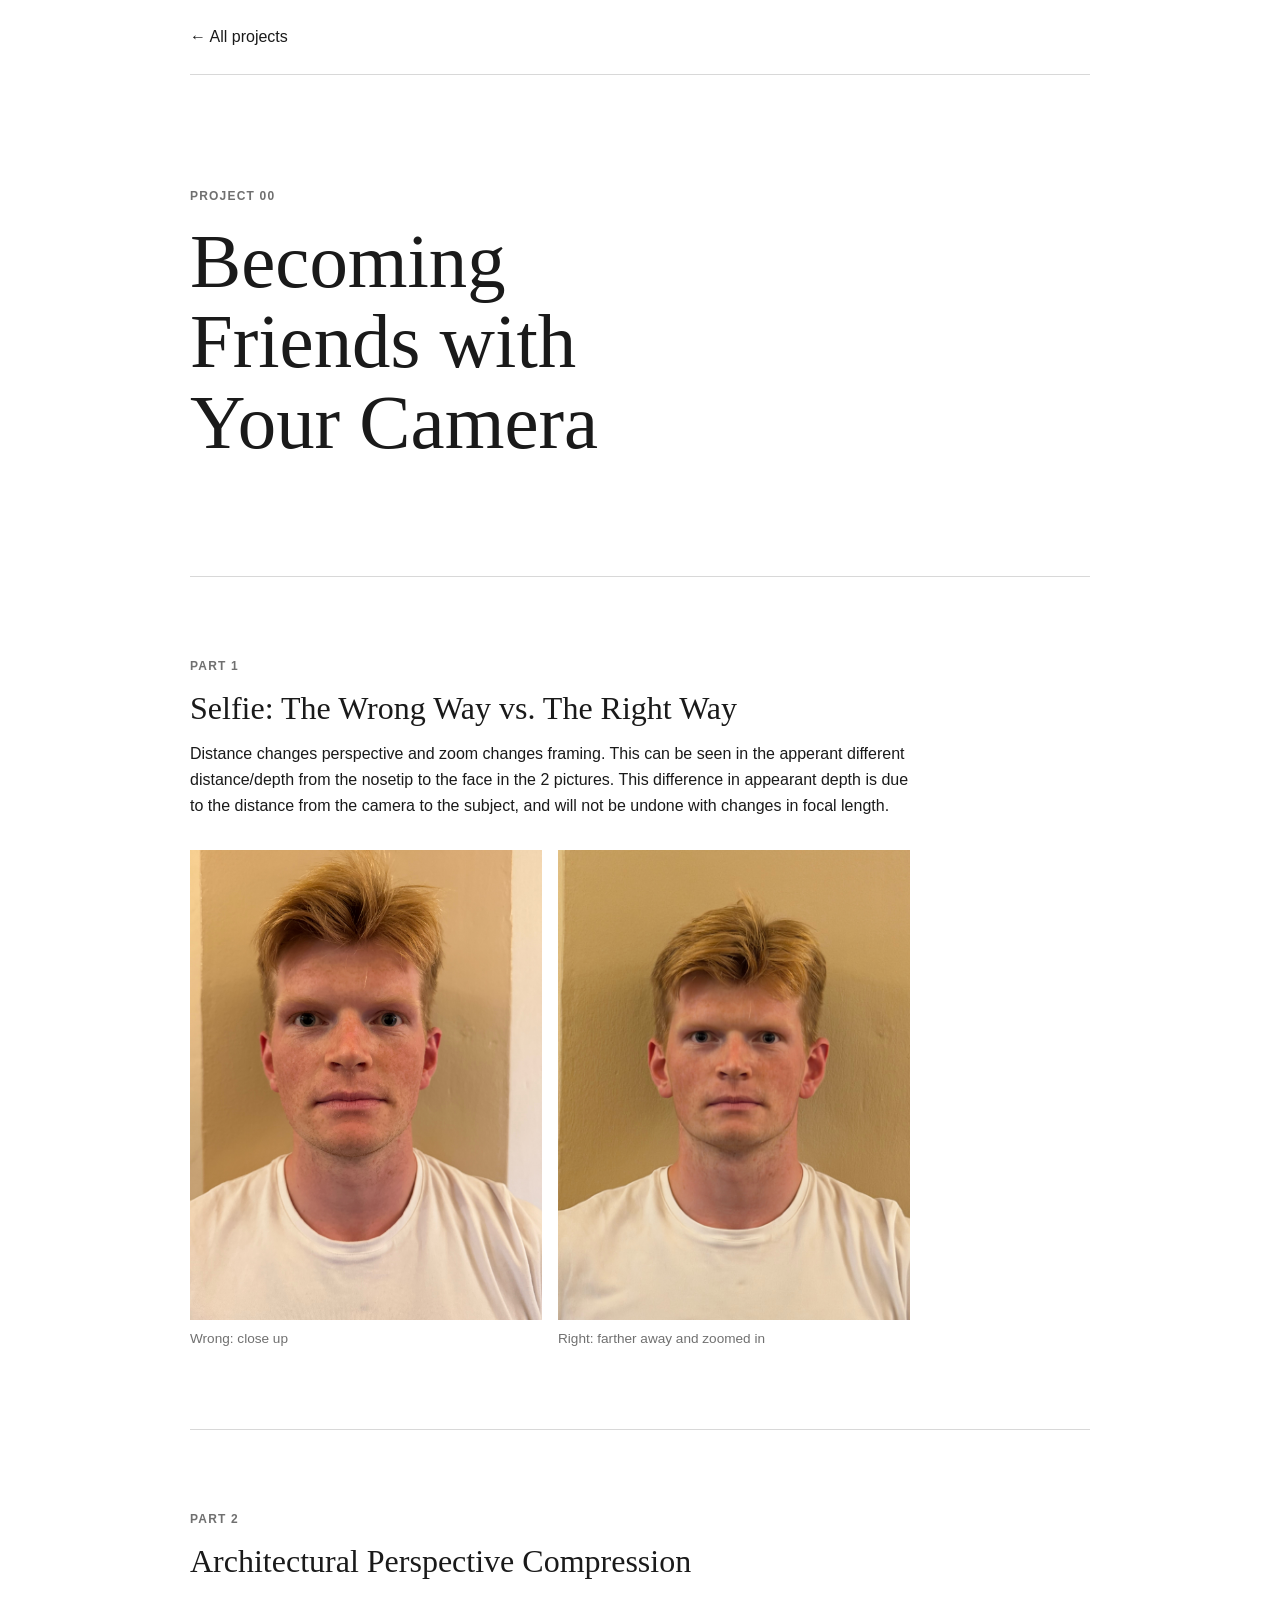
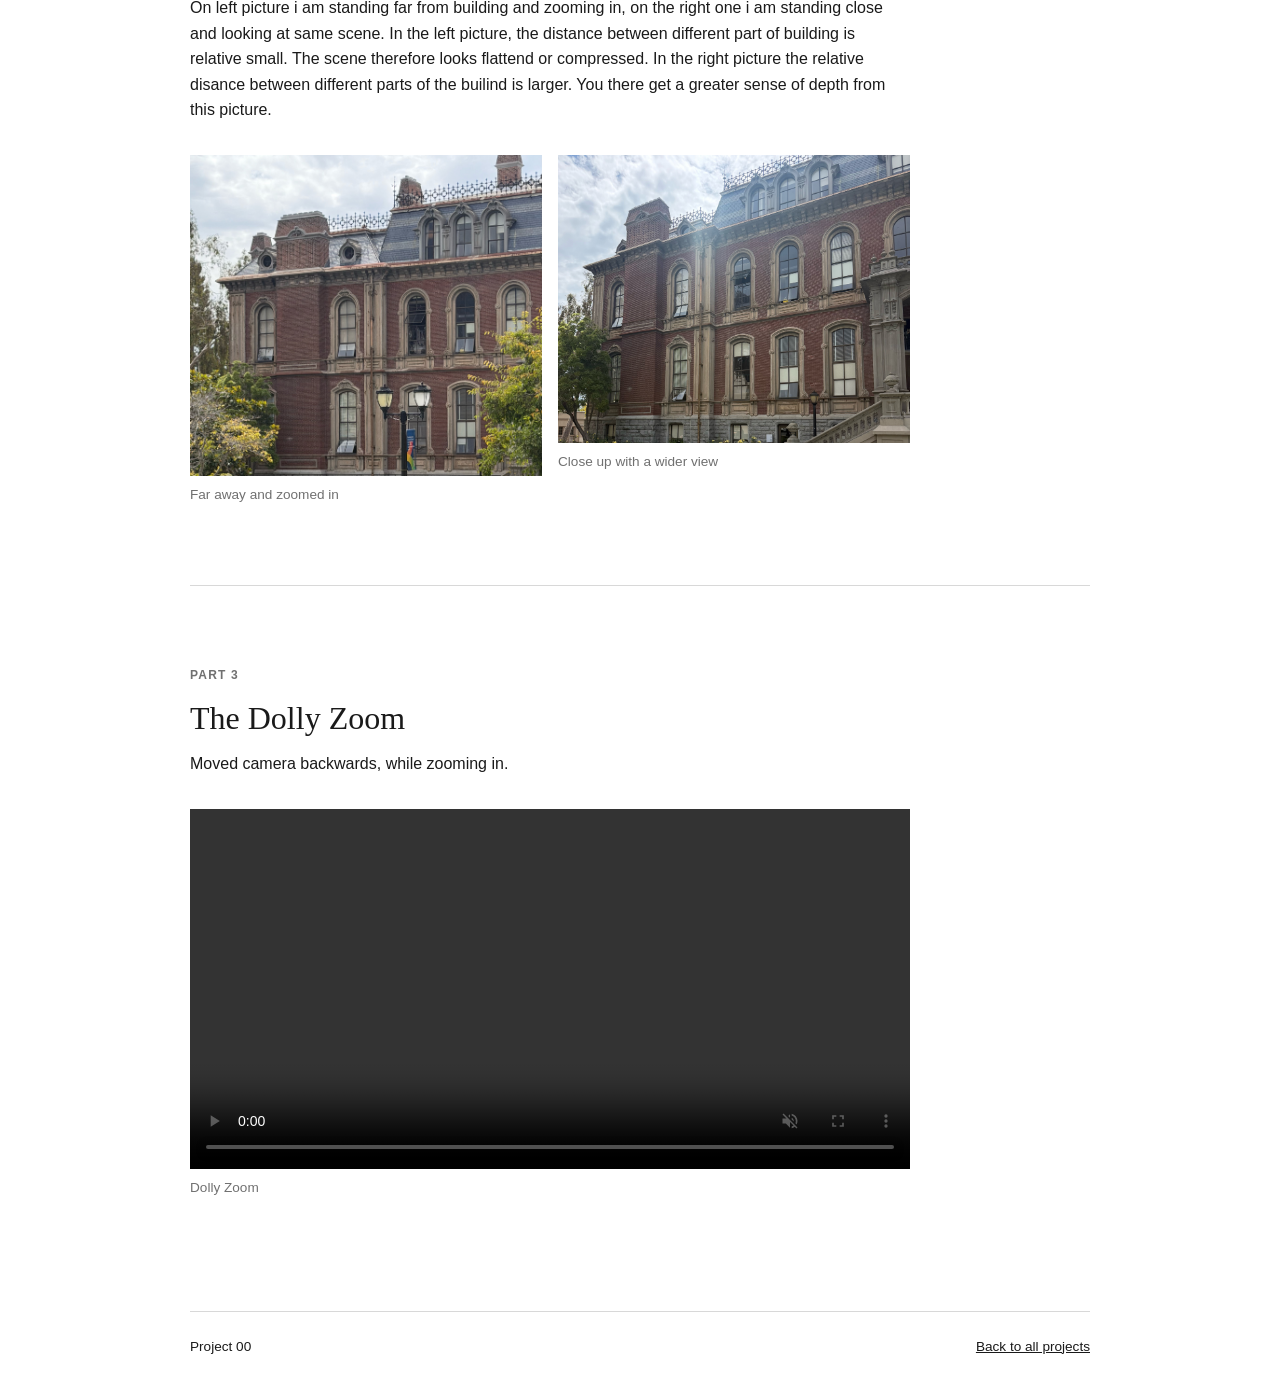
==== commit f1910b8b: "Replace Project 0 dolly zoom video" ====
--- a/0/index.html
+++ b/0/index.html
@@ -83,7 +83,7 @@
           <h2>The Dolly Zoom</h2>
           <p>Moved camera backwards, while zooming in.</p>
           <figure>
-            <video src="./media/ezgif-4d9c5f12d8ba2c76.mp4" autoplay loop muted playsinline controls>
+            <video src="./media/ezgif.com-gif-to-mp4-converter.mp4" autoplay loop muted playsinline controls>
               Your browser does not support embedded videos.
             </video>
             <figcaption>Dolly Zoom</figcaption>
--- a/style.css
+++ b/style.css
@@ -52,8 +52,8 @@
   line-height: 1.05;
 }
 
-h1 { font-size: clamp(3rem, 8vw, 6.5rem); }
-h2 { font-size: clamp(1.7rem, 4vw, 2.5rem); }
+h1 { font-size: clamp(2.5rem, 6vw, 5rem); }
+h2 { font-size: clamp(1.4rem, 3vw, 2rem); }
 
 .portfolio-header {
   padding-top: 2.5rem;
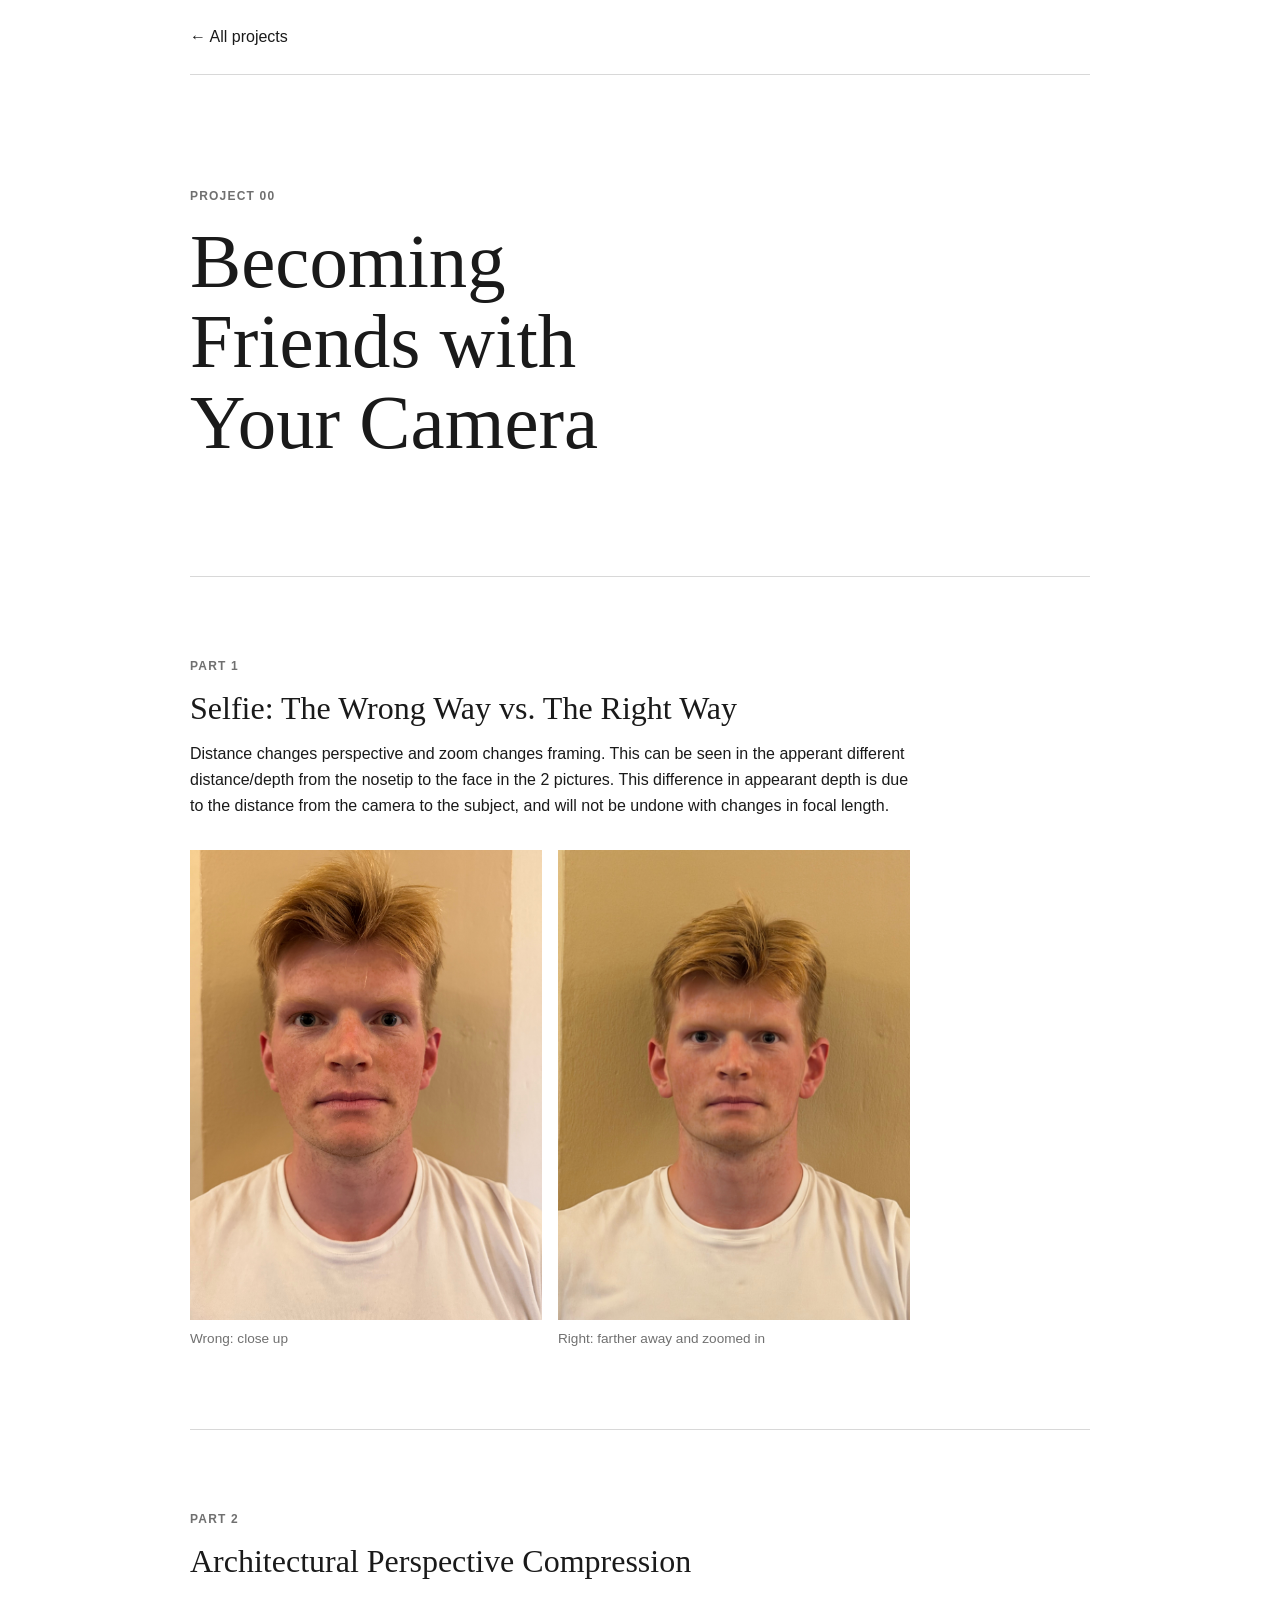
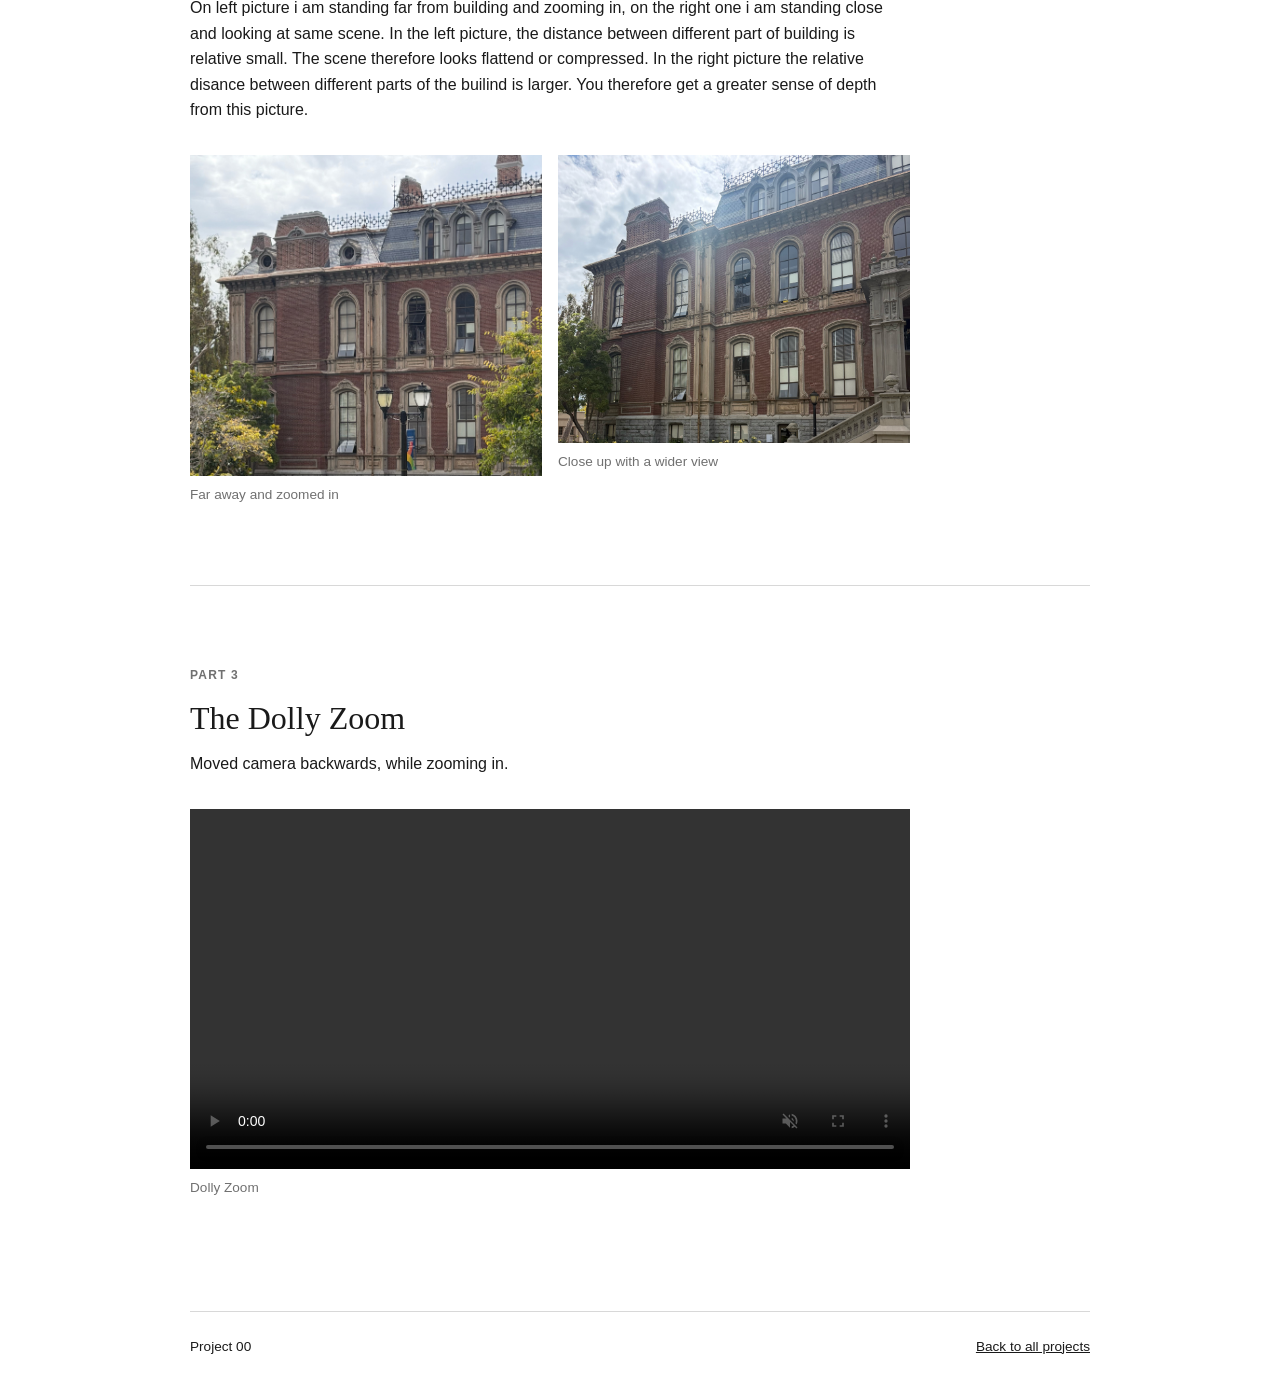
==== commit 9f8297b3: "Fix Project 0 description wording" ====
--- a/0/index.html
+++ b/0/index.html
@@ -54,7 +54,7 @@
           <p>
             On left picture i am standing far from building and zooming in, on the right one i am standing close and looking at same scene.
             In the left picture, the distance between different part of building is relative small. The scene therefore looks flattend or compressed.
-            In the right picture the relative disance between different parts of the builind is larger. You there get a greater sense of depth from this picture.
+            In the right picture the relative disance between different parts of the builind is larger. You therefore get a greater sense of depth from this picture.
           </p>
           <div class="comparison-grid">
             <figure>
@@ -83,7 +83,7 @@
           <h2>The Dolly Zoom</h2>
           <p>Moved camera backwards, while zooming in.</p>
           <figure>
-            <video src="./media/ezgif.com-gif-to-mp4-converter.mp4" autoplay loop muted playsinline controls>
+            <video src="./media/dolly-zoom.mp4" autoplay loop muted playsinline controls>
               Your browser does not support embedded videos.
             </video>
             <figcaption>Dolly Zoom</figcaption>
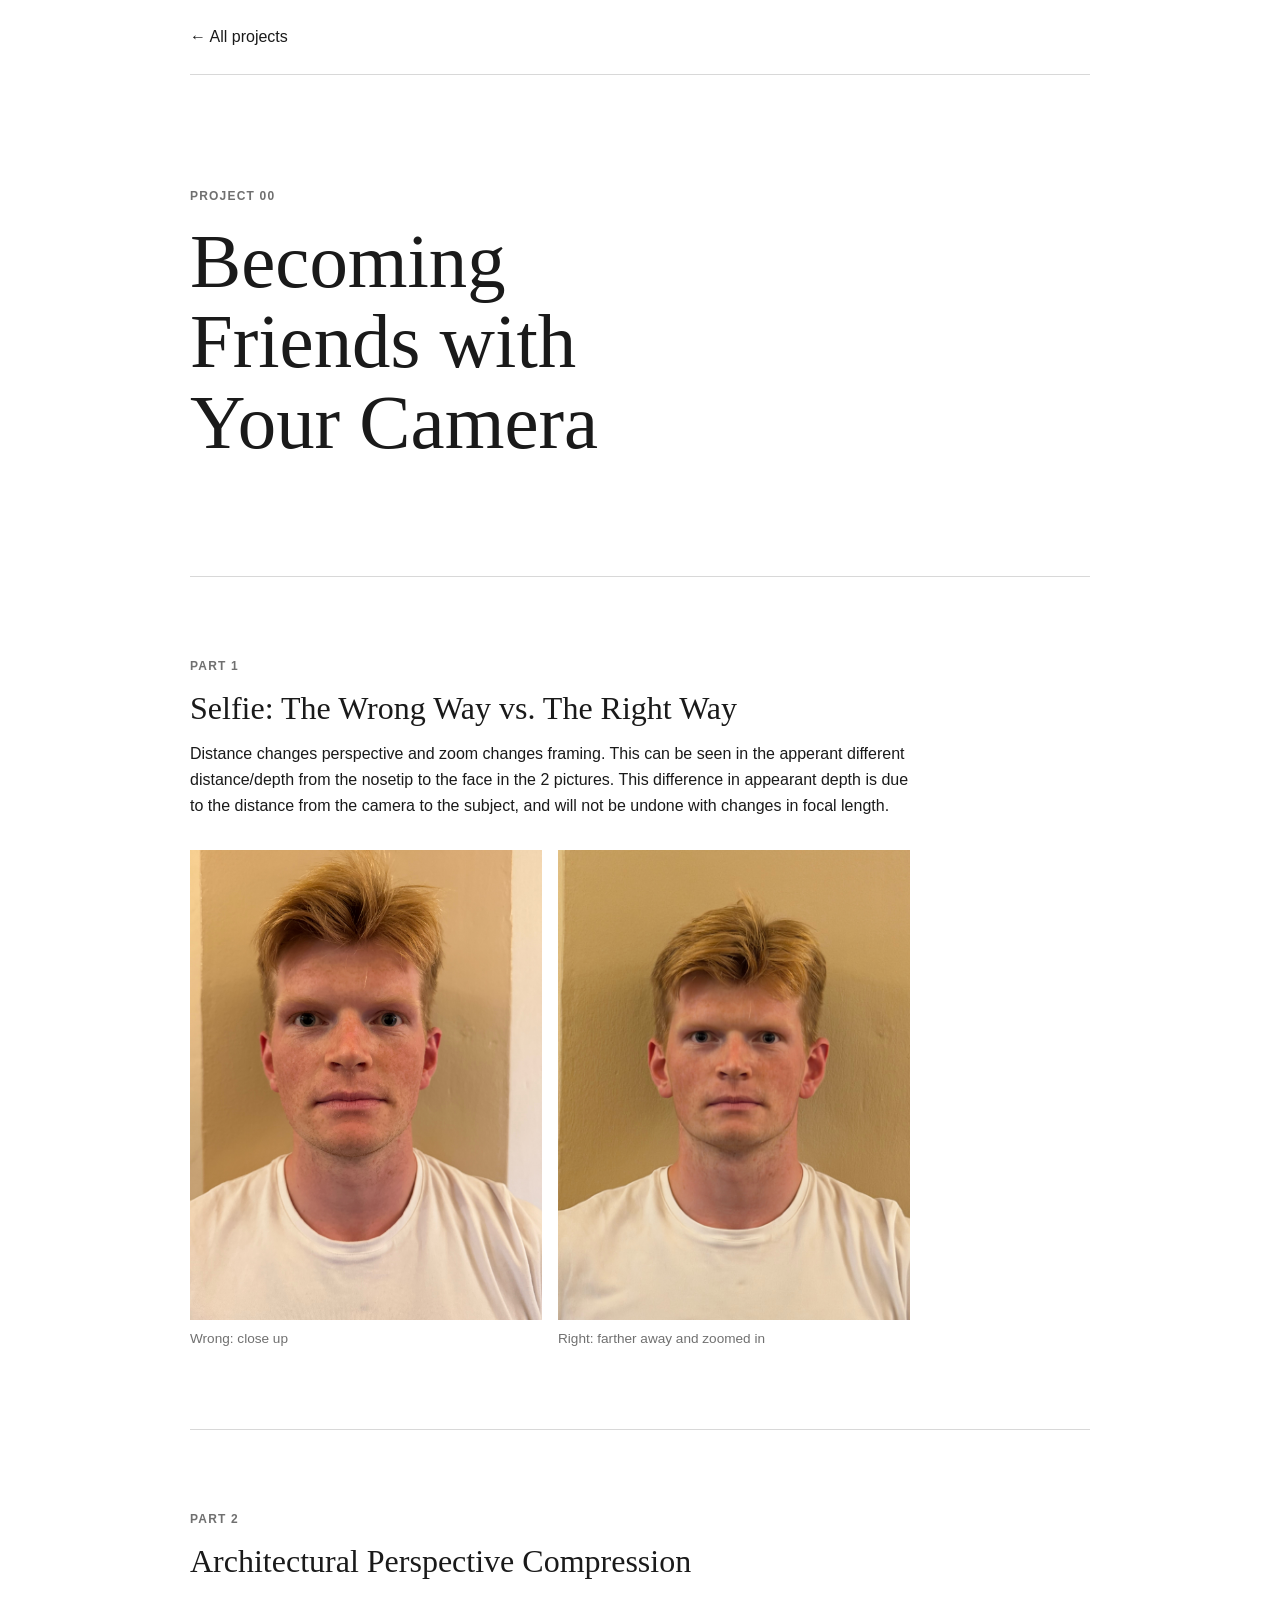
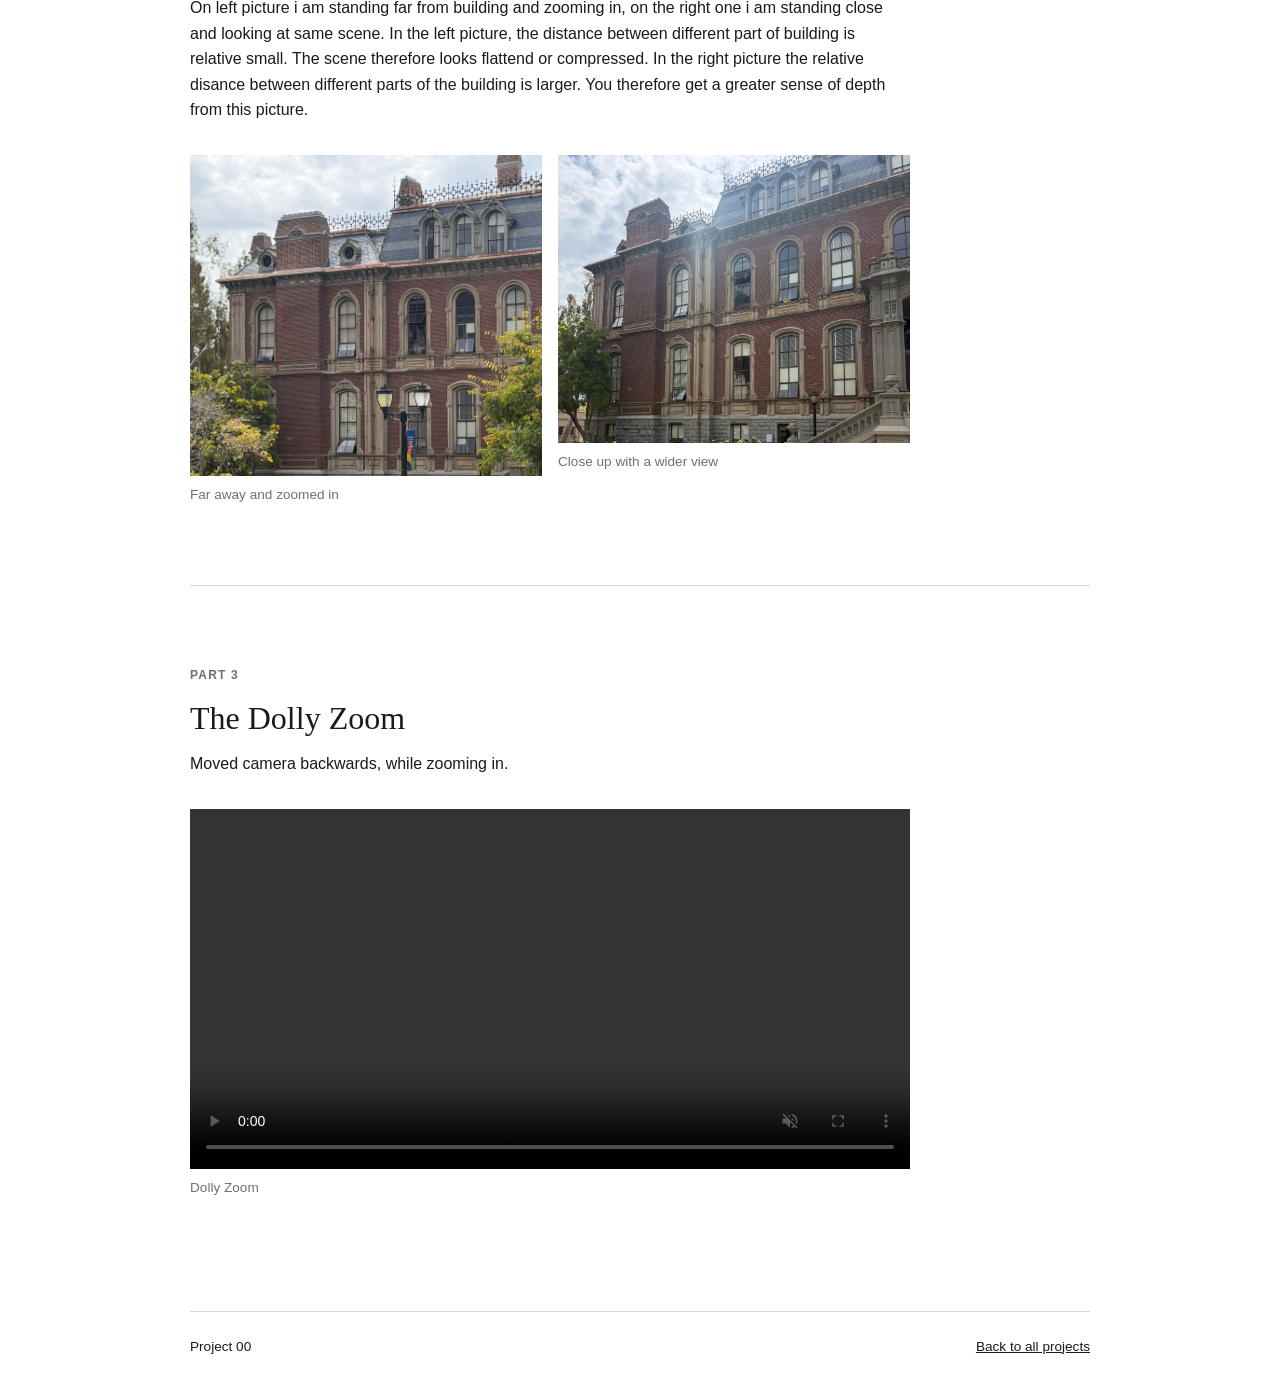
==== commit 506fe369: "Fix Project 0 spelling" ====
--- a/0/index.html
+++ b/0/index.html
@@ -54,7 +54,7 @@
           <p>
             On left picture i am standing far from building and zooming in, on the right one i am standing close and looking at same scene.
             In the left picture, the distance between different part of building is relative small. The scene therefore looks flattend or compressed.
-            In the right picture the relative disance between different parts of the builind is larger. You therefore get a greater sense of depth from this picture.
+            In the right picture the relative disance between different parts of the building is larger. You therefore get a greater sense of depth from this picture.
           </p>
           <div class="comparison-grid">
             <figure>
